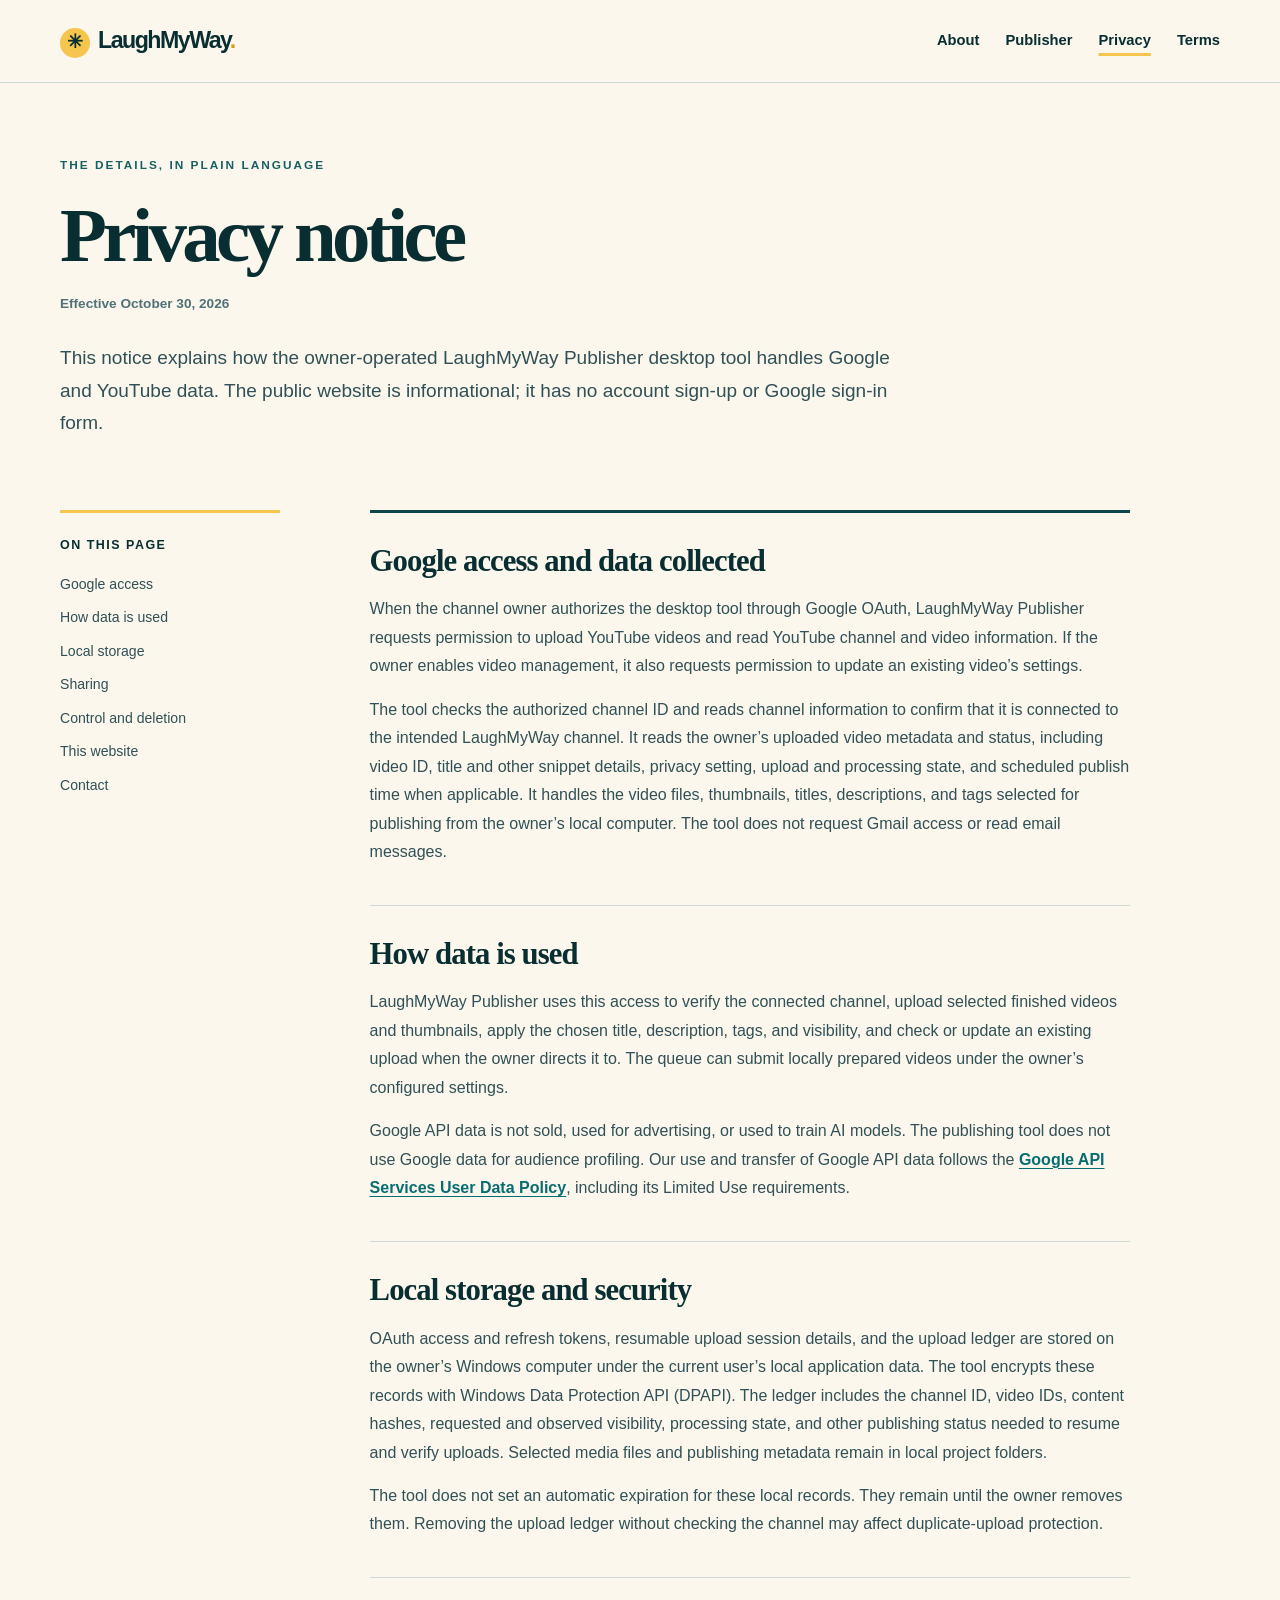
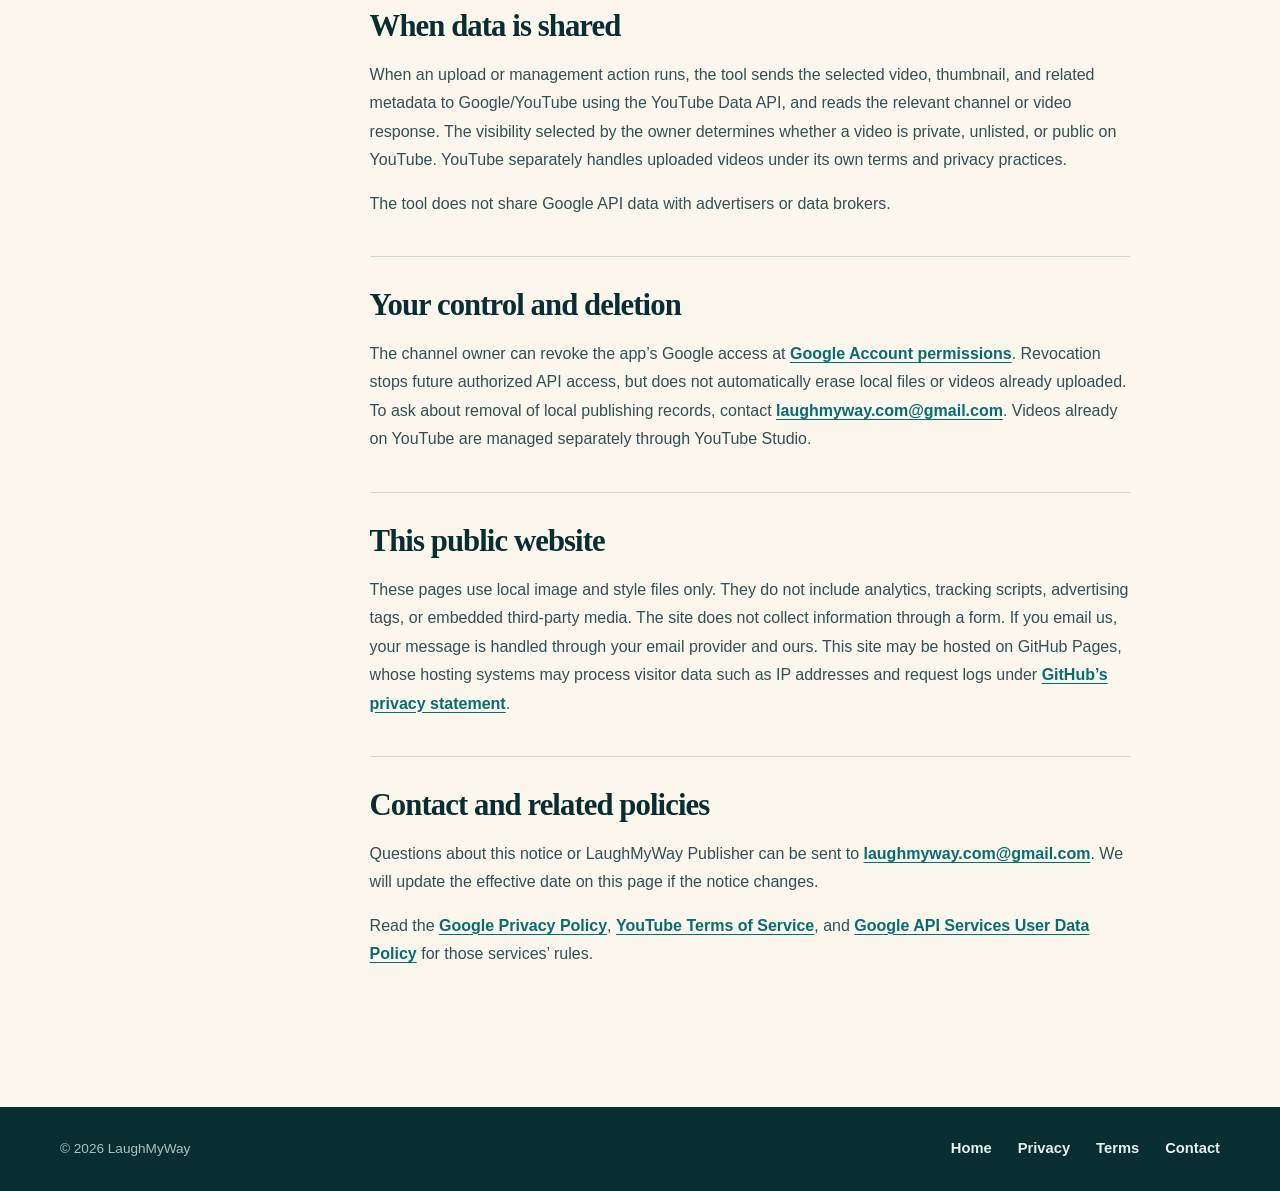
==== privacy/index.html @ 590ea5fb "Publish LaughMyWay homepage and app policies" ====
<!doctype html>
<html lang="en">
<head>
  <meta charset="utf-8">
  <meta name="viewport" content="width=device-width, initial-scale=1">
  <meta name="description" content="How the owner-operated LaughMyWay Publisher accesses, uses, stores, and shares Google and YouTube data.">
  <meta name="theme-color" content="#092e32">
  <title>Privacy Notice — LaughMyWay</title>
  <link rel="stylesheet" href="../assets/style.css">
</head>
<body>
  <a class="skip-link" href="#main">Skip to content</a>
  <header class="site-header"><div class="wrap header-inner"><a class="wordmark" href="../" aria-label="LaughMyWay home"><span class="wordmark-icon" aria-hidden="true">✳</span>LaughMyWay<span class="wordmark-dot">.</span></a><nav aria-label="Main navigation"><a href="../#about">About</a><a href="../#publisher">Publisher</a><a href="./" aria-current="page">Privacy</a><a href="../terms/">Terms</a></nav></div></header>
  <main id="main" class="legal-main wrap">
    <div class="legal-heading"><p class="eyebrow">The details, in plain language</p><h1>Privacy notice</h1><p class="effective">Effective October 30, 2026</p><p class="legal-intro">This notice explains how the owner-operated LaughMyWay Publisher desktop tool handles Google and YouTube data. The public website is informational; it has no account sign-up or Google sign-in form.</p></div>
    <div class="legal-layout">
      <aside class="legal-toc" aria-label="On this page"><strong>On this page</strong><a href="#access">Google access</a><a href="#use">How data is used</a><a href="#storage">Local storage</a><a href="#sharing">Sharing</a><a href="#control">Control and deletion</a><a href="#website">This website</a><a href="#contact">Contact</a></aside>
      <div class="legal-content">
        <section id="access"><h2>Google access and data collected</h2><p>When the channel owner authorizes the desktop tool through Google OAuth, LaughMyWay Publisher requests permission to upload YouTube videos and read YouTube channel and video information. If the owner enables video management, it also requests permission to update an existing video’s settings.</p><p>The tool checks the authorized channel ID and reads channel information to confirm that it is connected to the intended LaughMyWay channel. It reads the owner’s uploaded video metadata and status, including video ID, title and other snippet details, privacy setting, upload and processing state, and scheduled publish time when applicable. It handles the video files, thumbnails, titles, descriptions, and tags selected for publishing from the owner’s local computer. The tool does not request Gmail access or read email messages.</p></section>
        <section id="use"><h2>How data is used</h2><p>LaughMyWay Publisher uses this access to verify the connected channel, upload selected finished videos and thumbnails, apply the chosen title, description, tags, and visibility, and check or update an existing upload when the owner directs it to. The queue can submit locally prepared videos under the owner’s configured settings.</p><p>Google API data is not sold, used for advertising, or used to train AI models. The publishing tool does not use Google data for audience profiling. Our use and transfer of Google API data follows the <a href="https://developers.google.com/terms/api-services-user-data-policy">Google API Services User Data Policy</a>, including its Limited Use requirements.</p></section>
        <section id="storage"><h2>Local storage and security</h2><p>OAuth access and refresh tokens, resumable upload session details, and the upload ledger are stored on the owner’s Windows computer under the current user’s local application data. The tool encrypts these records with Windows Data Protection API (DPAPI). The ledger includes the channel ID, video IDs, content hashes, requested and observed visibility, processing state, and other publishing status needed to resume and verify uploads. Selected media files and publishing metadata remain in local project folders.</p><p>The tool does not set an automatic expiration for these local records. They remain until the owner removes them. Removing the upload ledger without checking the channel may affect duplicate-upload protection.</p></section>
        <section id="sharing"><h2>When data is shared</h2><p>When an upload or management action runs, the tool sends the selected video, thumbnail, and related metadata to Google/YouTube using the YouTube Data API, and reads the relevant channel or video response. The visibility selected by the owner determines whether a video is private, unlisted, or public on YouTube. YouTube separately handles uploaded videos under its own terms and privacy practices.</p><p>The tool does not share Google API data with advertisers or data brokers.</p></section>
        <section id="control"><h2>Your control and deletion</h2><p>The channel owner can revoke the app’s Google access at <a href="https://myaccount.google.com/permissions" target="_blank" rel="noopener noreferrer">Google Account permissions</a>. Revocation stops future authorized API access, but does not automatically erase local files or videos already uploaded. To ask about removal of local publishing records, contact <a href="mailto:laughmyway.com@gmail.com">laughmyway.com@gmail.com</a>. Videos already on YouTube are managed separately through YouTube Studio.</p></section>
        <section id="website"><h2>This public website</h2><p>These pages use local image and style files only. They do not include analytics, tracking scripts, advertising tags, or embedded third-party media. The site does not collect information through a form. If you email us, your message is handled through your email provider and ours. This site may be hosted on GitHub Pages, whose hosting systems may process visitor data such as IP addresses and request logs under <a href="https://docs.github.com/en/site-policy/privacy-policies/github-general-privacy-statement" target="_blank" rel="noopener noreferrer">GitHub’s privacy statement</a>.</p></section>
        <section id="contact"><h2>Contact and related policies</h2><p>Questions about this notice or LaughMyWay Publisher can be sent to <a href="mailto:laughmyway.com@gmail.com">laughmyway.com@gmail.com</a>. We will update the effective date on this page if the notice changes.</p><p>Read the <a href="https://policies.google.com/privacy" target="_blank" rel="noopener noreferrer">Google Privacy Policy</a>, <a href="https://www.youtube.com/t/terms" target="_blank" rel="noopener noreferrer">YouTube Terms of Service</a>, and <a href="https://developers.google.com/terms/api-services-user-data-policy" target="_blank" rel="noopener noreferrer">Google API Services User Data Policy</a> for those services’ rules.</p></section>
      </div>
    </div>
  </main>
  <footer class="site-footer"><div class="wrap footer-inner"><p>© 2026 LaughMyWay</p><nav aria-label="Footer navigation"><a href="../">Home</a><a href="./">Privacy</a><a href="../terms/">Terms</a><a href="mailto:laughmyway.com@gmail.com">Contact</a></nav></div></footer>
</body>
</html>
---- assets/style.css ----
:root{--ink:#092e32;--teal:#0d4548;--teal-soft:#e4eeeb;--cream:#fbf7ec;--paper:#fffdf7;--gold:#f6c54e;--body:#315057;--line:#cddbd6;--max:1160px}
*{box-sizing:border-box}
html{scroll-behavior:smooth}
body{margin:0;background:var(--cream);color:var(--ink);font-family:Arial,Helvetica,sans-serif;line-height:1.6}
img{max-width:100%;height:auto}
a{color:inherit;text-underline-offset:.2em}
a:hover{color:#0a6a70}
a:focus-visible{outline:3px solid var(--gold);outline-offset:4px;border-radius:3px}
.wrap{width:min(var(--max),calc(100% - 48px));margin-inline:auto}
.skip-link{position:absolute;left:16px;top:-60px;z-index:20;padding:10px 16px;background:var(--gold);font-weight:700}.skip-link:focus{top:12px}
.site-header{background:var(--cream);border-bottom:1px solid var(--line)}
.header-inner{display:flex;align-items:center;justify-content:space-between;gap:24px;min-height:82px}
.wordmark{font-size:1.45rem;font-weight:900;letter-spacing:-.065em;text-decoration:none;white-space:nowrap;color:var(--ink)}.wordmark:hover{color:var(--ink)}.wordmark-icon{display:inline-flex;align-items:center;justify-content:center;width:30px;height:30px;margin-right:8px;border-radius:50%;background:var(--gold);font-size:1.2rem;letter-spacing:0}.wordmark-dot{color:#d59b19}
.site-header nav,.site-footer nav{display:flex;flex-wrap:wrap;align-items:center;gap:8px 26px}.site-header nav a,.site-footer nav a{text-decoration:none;font-size:.92rem;font-weight:700}.site-header nav a[aria-current]{text-decoration:underline;text-decoration-color:var(--gold);text-decoration-thickness:3px;text-underline-offset:8px}
.hero{display:grid;grid-template-columns:1fr 1.02fr;align-items:center;gap:clamp(30px,5vw,74px);padding-block:90px 96px}.eyebrow{text-transform:uppercase;font-size:.74rem;line-height:1.4;font-weight:900;letter-spacing:.17em;color:#176164;margin:0 0 22px}.star{color:#d39a12;font-size:1.1rem;margin-right:5px}.hero h1,.legal-heading h1{font-family:Georgia,'Times New Roman',serif;letter-spacing:-.06em;line-height:1.03;margin:0}.hero h1{font-size:clamp(3.2rem,5.25vw,5.75rem)}.hero h1 em{font-style:normal;color:#147579}.hero-lede{font-size:1.17rem;line-height:1.7;max-width:490px;color:var(--body);margin:30px 0}.button{display:inline-flex;align-items:center;justify-content:center;gap:20px;padding:14px 22px;min-height:52px;border-radius:7px;font-size:.94rem;font-weight:800;text-decoration:none;transition:transform .15s ease,background .15s ease}.button:hover{transform:translateY(-2px);color:var(--ink)}.button-gold{background:var(--gold);box-shadow:4px 4px 0 var(--ink)}.button-gold:hover{background:#ffe088}.hero-note{font-size:.81rem;color:#5b7275;margin:22px 0 0}.hero-art{margin:0;padding:14px;background:var(--paper);border:1px solid var(--line);border-radius:10px;box-shadow:12px 12px 0 #d5e4dd;transform:rotate(1deg)}.hero-art img{display:block;width:100%;border-radius:3px;aspect-ratio:16/9;object-fit:cover}.hero-art figcaption{font-size:.8rem;color:#607276;margin:11px 2px 0;font-style:italic}
.about-band{background:var(--teal);color:var(--paper);padding-block:76px}.about-grid{display:grid;grid-template-columns:.9fr 1fr;gap:90px}.about-band .eyebrow{color:var(--gold)}.about-band h2,.publisher-card h2,.contact-strip h2{font-family:Georgia,'Times New Roman',serif;letter-spacing:-.045em;line-height:1.1;margin:0}.about-band h2{font-size:clamp(2.5rem,4vw,4.4rem);max-width:500px}.section-copy{font-size:1.04rem;line-height:1.8;color:#e2efec}.section-copy p:first-child{margin-top:0}.section-copy p:last-child{margin-bottom:0}.section-copy a{color:var(--gold)}
.publisher-section{padding-block:95px}.publisher-card{display:grid;grid-template-columns:.84fr 1fr;gap:clamp(40px,6vw,100px);background:var(--paper);border:1px solid var(--line);border-radius:12px;padding:clamp(30px,5vw,68px);box-shadow:8px 8px 0 #e0e9e3}.badge{display:inline-block;padding:5px 12px;background:var(--teal-soft);border-radius:100px;color:#176164;font-size:.75rem;font-weight:900;text-transform:uppercase;letter-spacing:.1em;margin-bottom:25px}.publisher-card h2{font-size:clamp(2.3rem,3.5vw,3.7rem)}.publisher-heading>p{font-size:1.05rem;line-height:1.75;color:var(--body)}.publisher-details{display:grid;gap:25px}.detail{display:grid;grid-template-columns:43px 1fr;gap:14px;border-bottom:1px solid var(--line);padding-bottom:23px}.detail:last-child{border-bottom:0;padding-bottom:0}.detail-number{color:#ba8b1b;font-family:Georgia,serif;font-weight:800;font-size:1.35rem}.detail h3{font-size:1rem;margin:0 0 5px}.detail p{font-size:.91rem;line-height:1.65;margin:0;color:var(--body)}
.contact-strip{background:#e4eee8;padding-block:46px}.contact-inner{display:flex;align-items:center;justify-content:space-between;gap:30px}.contact-strip .eyebrow{margin-bottom:8px}.contact-strip h2{font-size:clamp(1.8rem,3vw,2.8rem)}.button-outline{border:2px solid var(--ink);white-space:nowrap}.button-outline:hover{background:var(--paper)}
.site-footer{background:var(--ink);color:#e7f0ec}.footer-inner{display:flex;justify-content:space-between;align-items:center;gap:25px;min-height:84px}.site-footer p{font-size:.85rem;color:#a6c3bf}.site-footer a:hover{color:var(--gold)}
.legal-main{padding-block:74px 100px}.legal-heading{max-width:830px;margin-bottom:70px}.legal-heading h1{font-size:clamp(3.5rem,6vw,6rem)}.effective{font-size:.85rem;font-weight:800;color:#517078;margin:18px 0 28px}.legal-intro{font-size:1.19rem;line-height:1.7;color:var(--body);margin:0}.legal-layout{display:grid;grid-template-columns:220px minmax(0,760px);gap:clamp(40px,7vw,100px);align-items:start}.legal-toc{position:sticky;top:30px;display:flex;flex-direction:column;gap:11px;padding:23px 0;border-top:3px solid var(--gold)}.legal-toc strong{font-size:.78rem;text-transform:uppercase;letter-spacing:.12em;margin-bottom:6px}.legal-toc a{font-size:.88rem;text-decoration:none;color:var(--body)}.legal-toc a:hover{text-decoration:underline}.legal-content section{scroll-margin-top:35px;border-top:1px solid var(--line);padding:30px 0 23px}.legal-content section:first-child{border-top:3px solid var(--teal)}.legal-content h2{font-family:Georgia,'Times New Roman',serif;font-size:clamp(1.5rem,2.4vw,2rem);letter-spacing:-.03em;line-height:1.2;margin:0 0 16px}.legal-content p{font-size:1rem;line-height:1.78;color:var(--body);margin:0 0 15px}.legal-content a{color:#086d72;font-weight:700;overflow-wrap:anywhere}
@media(max-width:800px){.hero,.about-grid,.publisher-card{grid-template-columns:1fr}.hero{padding-block:65px 75px}.hero-art{max-width:650px}.about-grid{gap:28px}.legal-layout{grid-template-columns:1fr;gap:20px}.legal-toc{position:static;flex-direction:row;flex-wrap:wrap;gap:8px 20px;padding:16px 0}.legal-toc strong{width:100%}.legal-heading{margin-bottom:40px}}
@media(max-width:600px){.wrap{width:min(100% - 32px,var(--max))}.header-inner{align-items:flex-start;flex-direction:column;gap:10px;padding-block:16px}.site-header nav{gap:9px 19px}.site-header nav a{font-size:.86rem}.hero h1{font-size:clamp(2.85rem,11vw,4.2rem)}.hero-lede{font-size:1rem}.hero-art{transform:none;box-shadow:7px 7px 0 #d5e4dd}.about-band,.publisher-section{padding-block:60px}.publisher-card{padding:28px 23px;box-shadow:5px 5px 0 #e0e9e3}.contact-inner,.footer-inner{align-items:flex-start;flex-direction:column}.contact-strip{padding-block:40px}.footer-inner{padding-block:25px;gap:8px}.site-footer p{margin:0}.site-footer nav{gap:10px 18px}.legal-main{padding-block:50px 65px}.legal-heading{margin-bottom:28px}.legal-heading h1{font-size:3.5rem}.legal-intro{font-size:1.05rem}.legal-content section{padding-block:26px 18px}}
@media(prefers-reduced-motion:reduce){html{scroll-behavior:auto}.button{transition:none}}
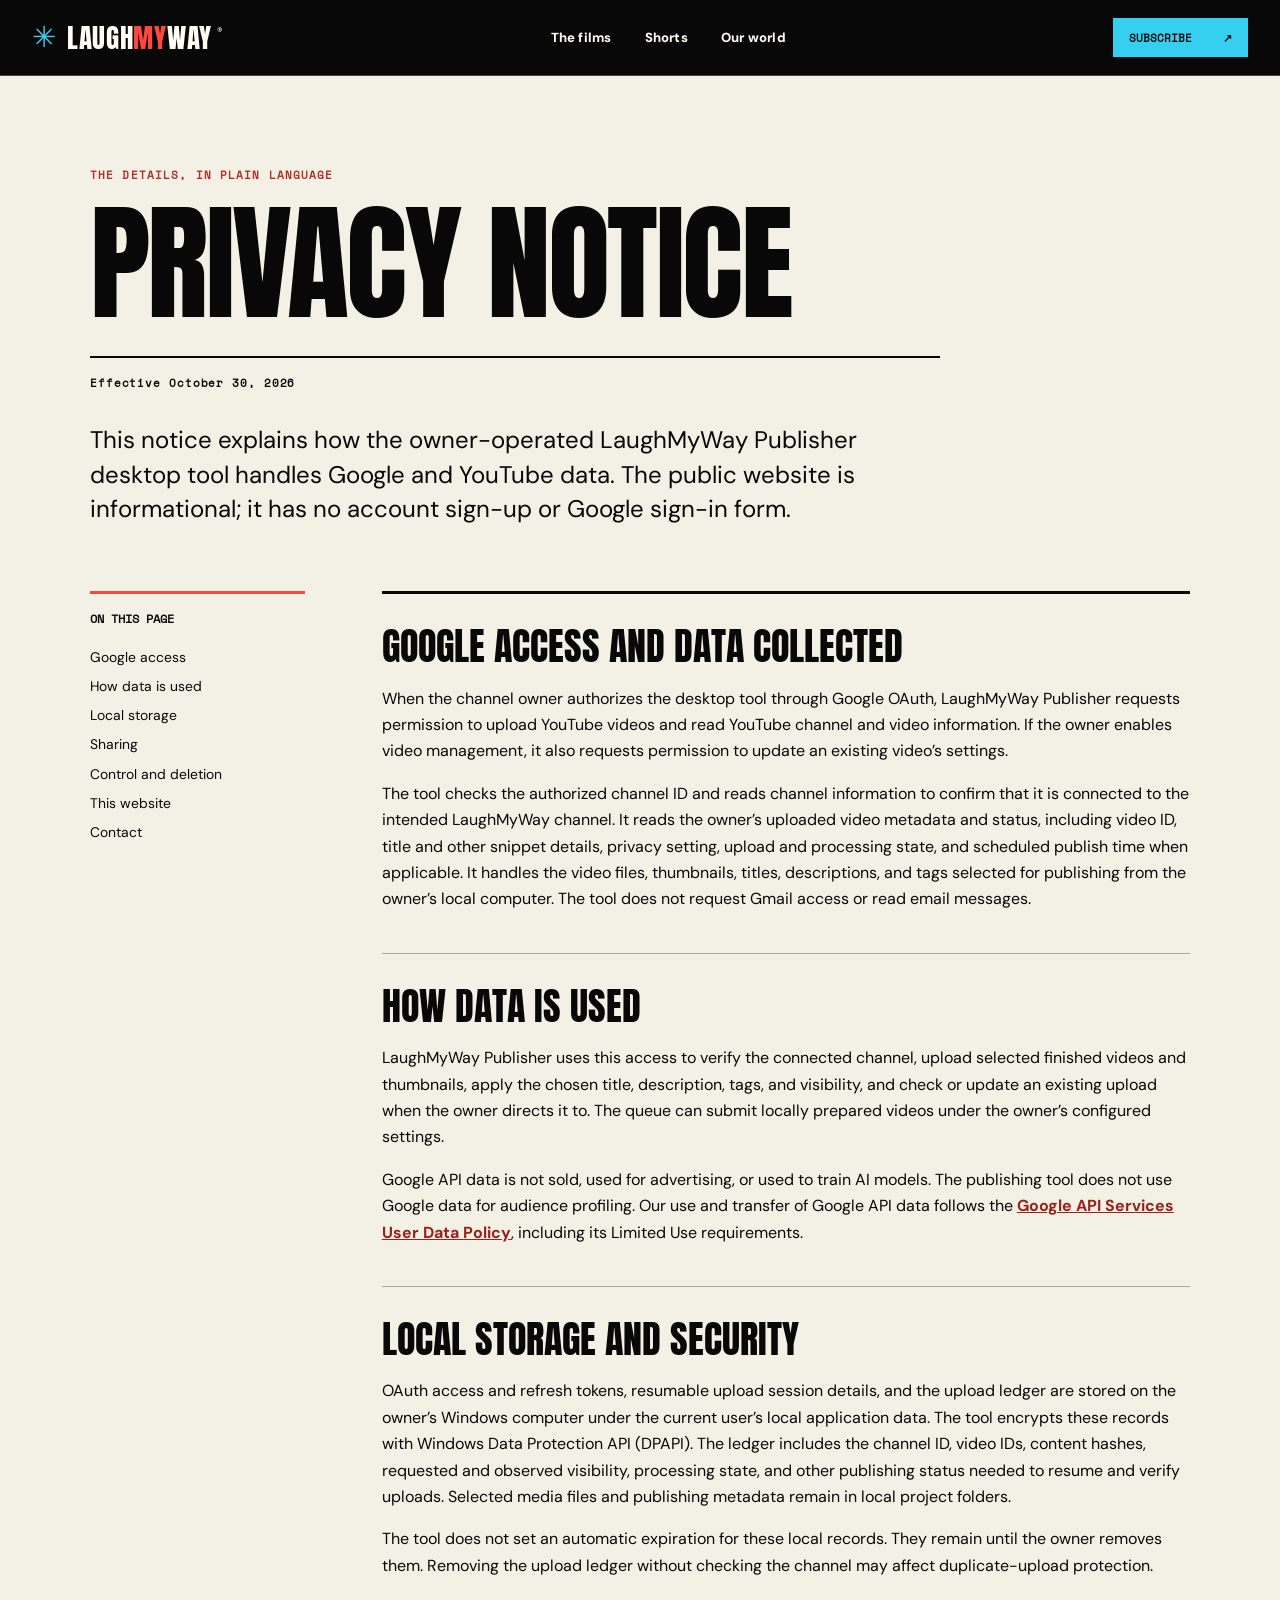
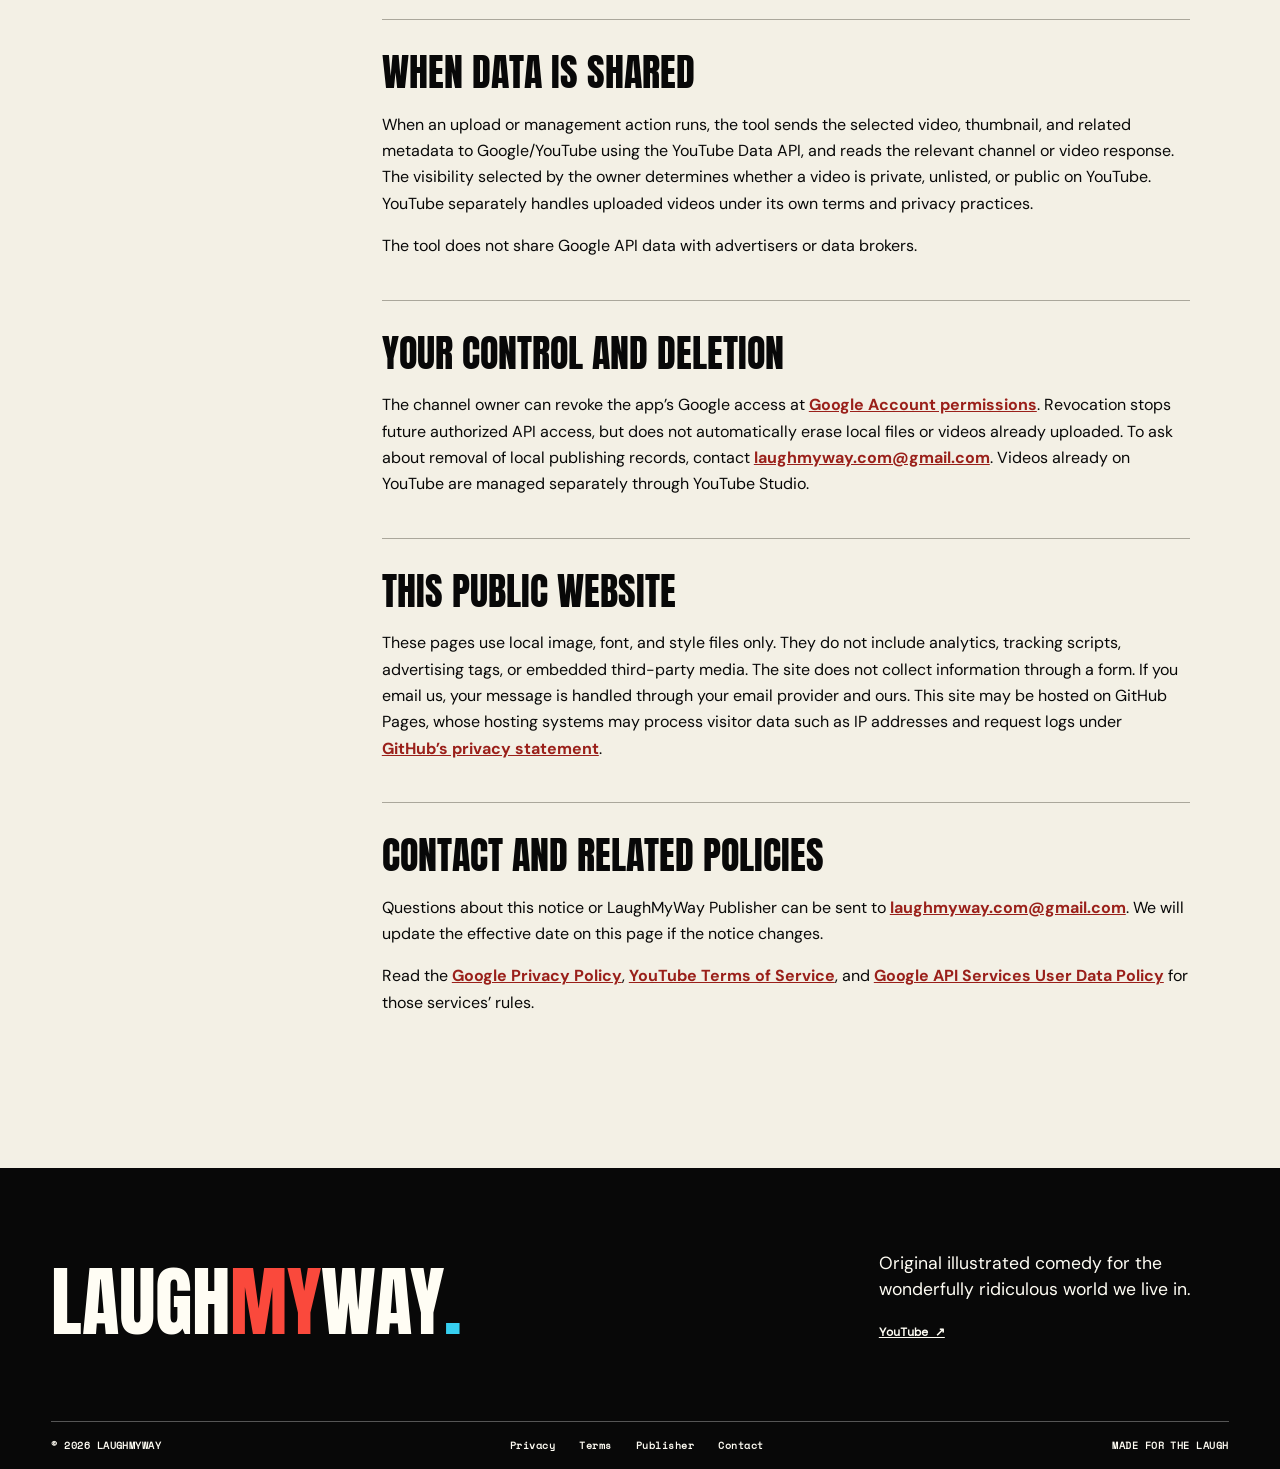
==== commit a5960423: "Redesign LaughMyWay as an illustrated comedy editorial site" ====
--- a/privacy/index.html
+++ b/privacy/index.html
@@ -4,13 +4,14 @@
   <meta charset="utf-8">
   <meta name="viewport" content="width=device-width, initial-scale=1">
   <meta name="description" content="How the owner-operated LaughMyWay Publisher accesses, uses, stores, and shares Google and YouTube data.">
-  <meta name="theme-color" content="#092e32">
+  <meta name="theme-color" content="#080808">
   <title>Privacy Notice — LaughMyWay</title>
-  <link rel="stylesheet" href="../assets/style.css">
+  <link rel="stylesheet" href="../assets/site.css">
+  <link rel="stylesheet" href="../assets/legal.css">
 </head>
 <body>
   <a class="skip-link" href="#main">Skip to content</a>
-  <header class="site-header"><div class="wrap header-inner"><a class="wordmark" href="../" aria-label="LaughMyWay home"><span class="wordmark-icon" aria-hidden="true">✳</span>LaughMyWay<span class="wordmark-dot">.</span></a><nav aria-label="Main navigation"><a href="../#about">About</a><a href="../#publisher">Publisher</a><a href="./" aria-current="page">Privacy</a><a href="../terms/">Terms</a></nav></div></header>
+  <header class="site-header"><a class="brand" href="../" aria-label="LaughMyWay home"><span class="brand__burst" aria-hidden="true">✳</span><span>LAUGH<span>MY</span>WAY</span><b aria-hidden="true">®</b></a><nav class="main-nav" aria-label="Main navigation"><a href="../#films">The films</a><a href="../#shorts">Shorts</a><a href="../#about">Our world</a></nav><a class="header-cta" href="https://www.youtube.com/channel/UCHXKAN03_utA3CvBsZUZpcg?sub_confirmation=1" target="_blank" rel="noopener noreferrer">Subscribe <span aria-hidden="true">↗</span></a></header>
   <main id="main" class="legal-main wrap">
     <div class="legal-heading"><p class="eyebrow">The details, in plain language</p><h1>Privacy notice</h1><p class="effective">Effective October 30, 2026</p><p class="legal-intro">This notice explains how the owner-operated LaughMyWay Publisher desktop tool handles Google and YouTube data. The public website is informational; it has no account sign-up or Google sign-in form.</p></div>
     <div class="legal-layout">
@@ -21,11 +22,11 @@
         <section id="storage"><h2>Local storage and security</h2><p>OAuth access and refresh tokens, resumable upload session details, and the upload ledger are stored on the owner’s Windows computer under the current user’s local application data. The tool encrypts these records with Windows Data Protection API (DPAPI). The ledger includes the channel ID, video IDs, content hashes, requested and observed visibility, processing state, and other publishing status needed to resume and verify uploads. Selected media files and publishing metadata remain in local project folders.</p><p>The tool does not set an automatic expiration for these local records. They remain until the owner removes them. Removing the upload ledger without checking the channel may affect duplicate-upload protection.</p></section>
         <section id="sharing"><h2>When data is shared</h2><p>When an upload or management action runs, the tool sends the selected video, thumbnail, and related metadata to Google/YouTube using the YouTube Data API, and reads the relevant channel or video response. The visibility selected by the owner determines whether a video is private, unlisted, or public on YouTube. YouTube separately handles uploaded videos under its own terms and privacy practices.</p><p>The tool does not share Google API data with advertisers or data brokers.</p></section>
         <section id="control"><h2>Your control and deletion</h2><p>The channel owner can revoke the app’s Google access at <a href="https://myaccount.google.com/permissions" target="_blank" rel="noopener noreferrer">Google Account permissions</a>. Revocation stops future authorized API access, but does not automatically erase local files or videos already uploaded. To ask about removal of local publishing records, contact <a href="mailto:laughmyway.com@gmail.com">laughmyway.com@gmail.com</a>. Videos already on YouTube are managed separately through YouTube Studio.</p></section>
-        <section id="website"><h2>This public website</h2><p>These pages use local image and style files only. They do not include analytics, tracking scripts, advertising tags, or embedded third-party media. The site does not collect information through a form. If you email us, your message is handled through your email provider and ours. This site may be hosted on GitHub Pages, whose hosting systems may process visitor data such as IP addresses and request logs under <a href="https://docs.github.com/en/site-policy/privacy-policies/github-general-privacy-statement" target="_blank" rel="noopener noreferrer">GitHub’s privacy statement</a>.</p></section>
+        <section id="website"><h2>This public website</h2><p>These pages use local image, font, and style files only. They do not include analytics, tracking scripts, advertising tags, or embedded third-party media. The site does not collect information through a form. If you email us, your message is handled through your email provider and ours. This site may be hosted on GitHub Pages, whose hosting systems may process visitor data such as IP addresses and request logs under <a href="https://docs.github.com/en/site-policy/privacy-policies/github-general-privacy-statement" target="_blank" rel="noopener noreferrer">GitHub’s privacy statement</a>.</p></section>
         <section id="contact"><h2>Contact and related policies</h2><p>Questions about this notice or LaughMyWay Publisher can be sent to <a href="mailto:laughmyway.com@gmail.com">laughmyway.com@gmail.com</a>. We will update the effective date on this page if the notice changes.</p><p>Read the <a href="https://policies.google.com/privacy" target="_blank" rel="noopener noreferrer">Google Privacy Policy</a>, <a href="https://www.youtube.com/t/terms" target="_blank" rel="noopener noreferrer">YouTube Terms of Service</a>, and <a href="https://developers.google.com/terms/api-services-user-data-policy" target="_blank" rel="noopener noreferrer">Google API Services User Data Policy</a> for those services’ rules.</p></section>
       </div>
     </div>
   </main>
-  <footer class="site-footer"><div class="wrap footer-inner"><p>© 2026 LaughMyWay</p><nav aria-label="Footer navigation"><a href="../">Home</a><a href="./">Privacy</a><a href="../terms/">Terms</a><a href="mailto:laughmyway.com@gmail.com">Contact</a></nav></div></footer>
+  <footer class="footer"><div class="footer__main"><a class="footer__brand" href="../">LAUGH<span>MY</span>WAY<span class="footer__red">.</span></a><div><p>Original illustrated comedy for the wonderfully ridiculous world we live in.</p><a href="https://www.youtube.com/channel/UCHXKAN03_utA3CvBsZUZpcg" target="_blank" rel="noopener noreferrer">YouTube ↗</a></div></div><div class="footer__bottom"><span>© 2026 LAUGHMYWAY</span><nav aria-label="Legal and contact"><a href="../privacy/">Privacy</a><a href="../terms/">Terms</a><a href="../publisher/">Publisher</a><a href="mailto:laughmyway.com@gmail.com">Contact</a></nav><span>MADE FOR THE LAUGH</span></div></footer>
 </body>
 </html>
--- a/assets/site.css
+++ b/assets/site.css
@@ -0,0 +1,45 @@
+@font-face{font-family:Anton;src:url(fonts/anton.woff2) format('woff2');font-display:swap}
+@font-face{font-family:'DM Sans';src:url(fonts/dm-sans.woff2) format('woff2');font-display:swap;font-weight:400 800}
+@font-face{font-family:'Space Mono';src:url(fonts/space-mono.woff2) format('woff2');font-display:swap}
+:root{--ink:#080808;--paper:#f3f0e5;--white:#fffdf4;--red:#fa493c;--blue:#36cff0;--line:#cbc8bb;--display:Anton,Impact,'Arial Narrow',sans-serif;--body:'DM Sans',Arial,sans-serif;--mono:'Space Mono',monospace}
+*{box-sizing:border-box}
+html{scroll-behavior:smooth}
+body{margin:0;background:var(--paper);color:var(--ink);font-family:var(--body);-webkit-font-smoothing:antialiased}
+img{display:block;max-width:100%;height:auto}
+a{color:inherit}
+a:focus-visible{outline:3px solid var(--blue);outline-offset:5px}
+::selection{background:var(--blue);color:var(--ink)}
+.skip-link{position:absolute;z-index:50;left:1rem;top:-5rem;background:var(--blue);padding:.75rem 1rem;font-weight:800}.skip-link:focus{top:1rem}
+.topline{display:flex;justify-content:space-between;gap:1rem;overflow:hidden;white-space:nowrap;background:var(--red);padding:.46rem 2.5vw;border-bottom:1px solid var(--ink);font:700 .62rem/1.3 var(--mono);letter-spacing:.08em}
+.topline span:nth-child(even){font-size:.9rem;line-height:.7}
+.site-header{display:flex;align-items:center;justify-content:space-between;gap:1.5rem;padding:0 2.5vw;min-height:76px;background:var(--ink);color:var(--white);border-bottom:1px solid #454545;position:relative;z-index:2}
+.brand{display:inline-flex;align-items:center;gap:.3rem;white-space:nowrap;text-decoration:none;font:400 1.7rem/1 var(--display);letter-spacing:.025em}.brand>span:nth-child(2)>span,.footer__brand span{color:var(--red)}.brand b{font:400 .55rem var(--mono);align-self:flex-start;margin-top:.15rem}.brand__burst{font:1.8rem/1 var(--body);color:var(--blue);margin-right:.35rem}
+.main-nav{display:flex;gap:clamp(1rem,2.6vw,3rem);align-items:center}.main-nav a{text-decoration:none;font-size:.82rem;font-weight:800;letter-spacing:.015em}.main-nav a:hover,.footer a:hover{color:var(--blue)}
+.header-cta{display:flex;align-items:center;justify-content:space-between;gap:1.5rem;background:var(--blue);padding:.7rem 1rem;min-width:135px;color:var(--ink);text-decoration:none;text-transform:uppercase;font:700 .7rem var(--mono)}.header-cta:hover{background:var(--red)}
+.hero{display:grid;grid-template-columns:56% 44%;min-height:min(780px,calc(100vh - 100px));background:var(--ink);color:var(--white);overflow:hidden}
+.hero__copy{padding:clamp(2.8rem,6vw,6rem) 2vw 3rem max(2.5vw,calc((100vw - 1500px)/2));position:relative;display:flex;flex-direction:column;align-items:flex-start;justify-content:center;z-index:1}
+.eyebrow{display:flex;gap:.8rem;align-items:center;white-space:nowrap;color:var(--blue);font:700 clamp(.54rem,.67vw,.75rem)/1.4 var(--mono);letter-spacing:.08em}.eyebrow>span:last-child{color:#8c8c88}.eyebrow__circle{width:10px;height:10px;background:var(--red);border-radius:50%;box-shadow:0 0 0 4px #fa493c35}
+.hero h1{font:400 clamp(5.4rem,11vw,11.5rem)/.87 var(--display);letter-spacing:-.018em;margin:clamp(2rem,4vw,4.5rem) 0 1.6rem;white-space:nowrap}.hero h1 em{color:var(--red);font-style:normal}
+.hero__rule{width:min(100%,560px);display:flex;gap:.5rem;align-items:center;color:var(--blue);font-size:2.5rem;line-height:1}.hero__rule span{height:2px;flex:1;background:var(--blue)}.hero__rule i{font-style:normal}
+.hero__copy>p{font-size:clamp(1rem,1.3vw,1.4rem);line-height:1.42;max-width:490px;margin:1.5rem 0 2rem;color:#d6d2c7}
+.hero__actions{display:flex;align-items:center;flex-wrap:wrap;gap:1.75rem}.button{display:inline-flex;align-items:center;justify-content:space-between;gap:3rem;padding:1rem 1.15rem;text-decoration:none;text-transform:uppercase;font:700 .76rem var(--mono);min-height:53px;transition:transform .18s,background .18s}.button:hover{transform:translate(-3px,-3px)}.button--red{background:var(--red);color:var(--ink);box-shadow:5px 5px 0 var(--blue)}.button--red:hover{background:var(--blue)}.hero__quiet{font:.77rem var(--mono);text-underline-offset:.4rem}.hero__quiet span{color:var(--blue)}
+.hero__stamp{position:absolute;right:2vw;bottom:2rem;width:116px;height:116px;border:1px solid var(--red);border-radius:50%;color:var(--red);transform:rotate(14deg);display:flex;align-items:center;justify-content:center;text-align:center;font:400 1rem/1.08 var(--display)}.hero__stamp span{font-size:.65rem;position:absolute;bottom:14px}
+.hero__visual{min-width:0;position:relative;display:grid;place-items:center;overflow:hidden;border-left:1px solid #343434;background:radial-gradient(circle at 54% 49%,#242424 0,#111 47%,#050505 75%)}
+.hero__red{position:absolute;width:90%;aspect-ratio:1;border:2px solid var(--red);border-radius:50%;transform:translate(12%,-5%);box-shadow:0 0 0 30px #fa493c0d,0 0 0 60px #fa493c08}
+.hero__cyan{position:absolute;width:18%;height:150%;background:var(--blue);transform:rotate(32deg) translateX(-130%);left:10%;opacity:.92}
+.hero__logo{position:relative;z-index:1;width:100%;transform:rotate(-5deg) scale(1.05);filter:drop-shadow(25px 25px 0 #0008)}.hero__logo img{width:100%;mix-blend-mode:screen}
+.hero__corner{position:absolute;z-index:2;font:700 .65rem/1.4 var(--mono);letter-spacing:.07em}.hero__corner--top{top:2rem;right:2rem;text-align:right;color:var(--blue)}.hero__corner--bottom{bottom:2rem;left:2rem}.hero__corner--bottom span{color:var(--red)}
+.ticker{overflow:hidden;background:var(--red);border-block:2px solid var(--ink);white-space:nowrap}.ticker div{width:max-content;min-width:100%;padding:.7rem 0;font:400 clamp(1.3rem,2.3vw,2.3rem)/1 var(--display);letter-spacing:.05em;animation:move 38s linear infinite}.ticker span{color:var(--white);margin:0 1.5rem}@keyframes move{to{transform:translateX(-33.33%)}}
+.section-index{display:flex;justify-content:space-between;align-items:center;gap:1rem;border-top:2px solid var(--ink);padding:.7rem 0;font:700 .63rem/1.4 var(--mono);letter-spacing:.08em}.section-index>span:last-child{text-align:right}
+.intro,.films,.shorts,.manifesto{padding:clamp(3.5rem,7vw,7rem) 4vw}
+.intro__grid{display:grid;grid-template-columns:1.2fr .8fr;gap:3vw;padding-top:clamp(2rem,5vw,5rem)}.intro h2,.films h2,.shorts h2,.manifesto h2,.contact h2{font:400 clamp(3.7rem,7.8vw,8.5rem)/.93 var(--display);letter-spacing:-.015em;margin:0}.intro h2 span{color:var(--red)}.intro__asterisk{font-size:clamp(5rem,13vw,15rem);line-height:1;color:var(--red);transform:rotate(-12deg);margin-top:2rem}.intro__right{align-self:end;padding-bottom:2rem;border-left:2px solid var(--ink);padding-left:2rem}.intro__right p{max-width:470px;font-size:clamp(1.2rem,2vw,2rem);line-height:1.35;letter-spacing:-.03em;margin:0 0 2rem}.text-link{display:inline-flex;gap:2.5rem;align-items:center;border-bottom:2px solid currentColor;padding-bottom:.35rem;text-decoration:none;font:700 .73rem var(--mono);text-transform:uppercase}.text-link:hover{color:var(--red)}
+.feature{background:var(--blue);padding:1rem 4vw 1.5rem;overflow:hidden}.feature__top,.feature__bottom{display:flex;justify-content:space-between;gap:1rem;font:700 .62rem var(--mono);letter-spacing:.08em}.feature__top{border-bottom:2px solid var(--ink);padding-bottom:1rem}.feature__bottom{border-top:2px solid var(--ink);padding-top:1rem}.feature__body{display:grid;grid-template-columns:.75fr 1.25fr;gap:3vw;align-items:center;padding:clamp(2rem,4vw,4rem) 0}.feature__title .mini{font:700 .67rem var(--mono);letter-spacing:.1em}.feature h2{font:400 clamp(4rem,7vw,8rem)/.89 var(--display);margin:1.5rem 0}.feature h2 span{color:var(--red)}.feature__title>p:not(.mini){max-width:370px;font-size:1.15rem;line-height:1.4}.button--black{background:var(--ink);color:var(--white);box-shadow:5px 5px 0 var(--red);margin-top:1rem}.button--black:hover{background:var(--red);color:var(--ink)}.feature__image{position:relative;display:block;transform:rotate(2deg);border:10px solid var(--white);box-shadow:15px 15px 0 var(--ink);text-decoration:none}.feature__image img{width:100%;aspect-ratio:16/9;object-fit:cover}.feature__play{position:absolute;bottom:0;right:0;background:var(--red);padding:1rem 1.2rem;color:var(--ink);font:700 .7rem var(--mono)}.feature__image:hover{transform:rotate(0)}
+.films{background:var(--paper)}.films__heading{display:flex;justify-content:space-between;gap:3rem;align-items:end;margin:4rem 0 5rem}.films h2 em{font-style:normal;color:var(--red)}.films__heading p{max-width:330px;font-size:1.15rem;line-height:1.45}.film{display:grid;grid-template-columns:1fr .8fr;gap:clamp(2rem,5vw,6rem);align-items:center;padding:clamp(2.5rem,5vw,5rem) 0;border-top:1px solid var(--ink)}.film--flip{grid-template-columns:.8fr 1fr}.film--flip .film__art{order:2}.film__art{position:relative;display:block;overflow:hidden;border:7px solid var(--ink);background:var(--ink)}.film__art img{width:100%;aspect-ratio:16/9;object-fit:cover;transition:transform .4s}.film__art:hover img{transform:scale(1.045)}.film__play{position:absolute;right:0;bottom:0;display:grid;place-items:center;width:67px;height:67px;background:var(--red);color:var(--ink);font-size:2rem}.film__meta{display:flex;justify-content:space-between;gap:1rem;border-bottom:1px solid var(--ink);padding-bottom:1rem;font:700 .65rem/1.4 var(--mono);text-transform:uppercase}.film h3{font:400 clamp(2.4rem,4.3vw,5rem)/1.03 var(--display);letter-spacing:.005em;max-width:650px;margin:1.8rem 0}.film__copy p{font-size:1.07rem;max-width:400px;line-height:1.5;margin-bottom:2rem}.films__all{display:flex;align-items:center;justify-content:space-between;text-decoration:none;border-top:3px solid var(--ink);border-bottom:3px solid var(--ink);padding:1.5rem 0;font:400 clamp(2rem,4.5vw,4.5rem)/1 var(--display);transition:color .2s}.films__all:hover{color:var(--red)}
+.shorts{background:var(--blue);overflow:hidden}.shorts__heading{display:flex;align-items:end;justify-content:space-between;gap:2rem;padding:4rem 0 3rem}.shorts h2 span{color:var(--red)}.shorts__heading p{max-width:360px;font-size:1.15rem;line-height:1.5}.shorts__track{display:grid;grid-template-columns:repeat(5,minmax(0,1fr));gap:1.1rem}.short{text-decoration:none;min-width:0}.short__image{position:relative;aspect-ratio:3/4;overflow:hidden;background:var(--ink);border:5px solid var(--ink)}.short__image img{width:100%;height:100%;object-fit:cover;transition:transform .3s}.short:hover img{transform:scale(1.06)}.short__arrow{position:absolute;right:0;bottom:0;background:var(--red);font-size:1.6rem;padding:.25rem .65rem}.short__foot{border-top:2px solid var(--ink);padding:.9rem .15rem;margin-top:.8rem;display:flex;flex-direction:column;gap:.7rem}.short__foot span{font:700 .6rem var(--mono)}.short__foot strong{font:400 clamp(1.1rem,1.7vw,1.8rem)/1.12 var(--display)}
+.manifesto{background:var(--ink);color:var(--white);overflow:hidden}.manifesto .section-index{border-color:var(--white)}.manifesto__layout{display:grid;grid-template-columns:1fr 1fr;gap:3rem;padding:5rem 0 1rem;align-items:center}.manifesto__star{display:block;font-size:4rem;line-height:1;color:var(--blue);transform:rotate(-15deg);width:max-content;margin-bottom:1rem}.manifesto h2 em{color:var(--red);font-style:normal}.manifesto__copy p{max-width:460px;font-size:1.15rem;line-height:1.55;color:#d5d0c5;margin:2rem 0}.button--cream{background:var(--paper);color:var(--ink);box-shadow:5px 5px 0 var(--blue)}.button--cream:hover{background:var(--blue)}.manifesto__graphic{position:relative;min-height:620px;display:grid;place-items:center}.manifesto__graphic:before{content:'';position:absolute;width:90%;aspect-ratio:1;border-radius:50%;background:var(--red);box-shadow:0 0 0 20px var(--ink),0 0 0 22px var(--blue),0 0 0 48px var(--ink),0 0 0 50px var(--red);transform:rotate(-13deg)}.manifesto__spiral{position:relative;z-index:1;font:400 clamp(6rem,10vw,11rem)/.78 var(--display);letter-spacing:-.08em;color:var(--ink);transform:rotate(-13deg);text-shadow:8px 8px 0 var(--white)}.manifesto__caption{position:absolute;right:0;bottom:0;z-index:1;background:var(--blue);color:var(--ink);padding:1rem;font:700 .7rem/1.4 var(--mono);transform:rotate(7deg)}
+.contact{display:grid;grid-template-columns:auto 1fr auto;gap:2rem;align-items:center;background:var(--red);padding:3.5rem 4vw;border-bottom:2px solid var(--ink)}.contact__eye{font-size:5rem;line-height:1}.contact div>span{font:700 .63rem var(--mono)}.contact h2{font-size:clamp(3.5rem,7vw,7rem);margin-top:.5rem}.contact h2 span{color:var(--white)}.contact>a{font:700 .8rem var(--mono);text-underline-offset:.4rem;white-space:nowrap}
+.footer{background:var(--ink);color:var(--white);padding:4rem 4vw 1rem}.footer__main{display:grid;grid-template-columns:1fr 1fr;align-items:end;gap:2rem;padding-bottom:5rem}.footer__brand{text-decoration:none;font:400 clamp(3rem,6vw,7rem)/1 var(--display)}.footer__brand .footer__red{color:var(--blue)}.footer__main>div{max-width:350px;justify-self:end}.footer__main p{font-size:1.1rem;line-height:1.5}.footer__main>div>a{font:700 .75rem var(--mono)}.footer__bottom{display:flex;justify-content:space-between;gap:1rem;border-top:1px solid #555;padding-top:1rem;font:700 .6rem/1.5 var(--mono);letter-spacing:.05em}.footer__bottom nav{display:flex;flex-wrap:wrap;gap:1.5rem}.footer__bottom a{text-decoration:none}
+@media(max-width:1000px){.hero{grid-template-columns:1fr 42%}.hero h1{font-size:10vw}.hero__stamp{display:none}.shorts__track{display:flex;overflow-x:auto;scroll-snap-type:x mandatory;padding-bottom:1rem}.short{flex:0 0 210px;scroll-snap-align:start}.manifesto__graphic{min-height:440px}}
+@media(max-width:700px){.topline{font-size:.55rem}.topline span:nth-child(n+4){display:none}.site-header{flex-wrap:wrap;padding:1rem 4vw;gap:1rem;min-height:0}.brand{font-size:1.5rem}.main-nav{order:3;width:100%;justify-content:space-between;border-top:1px solid #555;padding-top:.8rem}.main-nav a{font-size:.75rem}.header-cta{min-width:0;padding:.65rem .8rem;gap:.7rem}.hero{display:flex;flex-direction:column;min-height:0}.hero__copy{padding:4rem 4vw 2rem}.hero h1{font-size:clamp(5rem,16vw,8rem);margin:2.5rem 0 1rem}.hero__copy>p{font-size:1.1rem}.hero__visual{min-height:440px;border-left:0;border-top:1px solid #333}.hero__logo{width:min(95%,450px)}.hero__corner--top{top:1rem;right:1rem}.hero__corner--bottom{bottom:1rem;left:1rem}.intro,.films,.shorts,.manifesto{padding:3.5rem 4vw}.intro__grid,.feature__body,.manifesto__layout{grid-template-columns:1fr}.intro__grid{gap:1rem}.intro__asterisk{display:none}.intro__right{padding:1rem 0 0 1rem}.feature{padding-inline:4vw}.feature__body{gap:2rem}.feature__image{margin:0 15px 15px 0}.films__heading,.shorts__heading{display:block;margin:2.5rem 0}.films__heading p,.shorts__heading p{margin:1.5rem 0 0}.film,.film--flip{grid-template-columns:1fr;gap:1rem;padding:2.5rem 0}.film--flip .film__art{order:0}.film h3{font-size:clamp(2.6rem,9vw,4.5rem);margin:1.2rem 0}.film__meta{padding-bottom:.7rem}.manifesto__layout{padding-top:3rem}.manifesto__graphic{min-height:340px}.manifesto__spiral{font-size:24vw}.contact{grid-template-columns:auto 1fr;padding:2.5rem 4vw;gap:1rem}.contact__eye{font-size:2.5rem}.contact>a{grid-column:2;font-size:.7rem;white-space:normal;overflow-wrap:anywhere}.footer__main{grid-template-columns:1fr;padding-bottom:3rem}.footer__main>div{justify-self:start}.footer__bottom{flex-wrap:wrap}}
+@media(max-width:420px){.brand{font-size:1.35rem}.brand__burst{font-size:1.4rem}.header-cta{font-size:.58rem}.hero h1{font-size:15.5vw}.hero__visual{min-height:350px}.feature h2{font-size:18vw}.intro h2,.films h2,.shorts h2,.manifesto h2{font-size:15vw}.section-index{font-size:.52rem}.footer__brand{font-size:11.4vw}}
+@media(prefers-reduced-motion:reduce){html{scroll-behavior:auto}.ticker div{animation:none}.button,.film__art img,.short__image img{transition:none}}
--- a/assets/legal.css
+++ b/assets/legal.css
@@ -0,0 +1,6 @@
+.wrap{width:min(1100px,calc(100% - 8vw));margin-inline:auto}
+.legal-main{padding-block:clamp(3rem,7vw,6rem) 7rem}
+.legal-heading{max-width:850px;margin-bottom:4rem}.legal-heading .eyebrow{font:700 .7rem var(--mono);color:#b62820;letter-spacing:.1em;text-transform:uppercase;margin:0 0 1.3rem}.legal-heading h1{font:400 clamp(4.5rem,10vw,9rem)/.94 var(--display);text-transform:uppercase;letter-spacing:-.02em;margin:0}.effective{font:700 .7rem var(--mono);letter-spacing:.08em;border-top:2px solid var(--ink);padding-top:1rem;margin:2rem 0}.legal-intro{font-size:clamp(1.15rem,2vw,1.5rem);line-height:1.45;max-width:780px}
+.legal-layout{display:grid;grid-template-columns:215px minmax(0,1fr);gap:clamp(2rem,6vw,7rem);align-items:start}.legal-toc{position:sticky;top:1.5rem;display:flex;flex-direction:column;gap:.7rem;border-top:3px solid var(--red);padding-top:1rem}.legal-toc strong{font:700 .72rem var(--mono);text-transform:uppercase;margin-bottom:.6rem}.legal-toc a{font-size:.87rem;text-decoration:none}.legal-toc a:hover{text-decoration:underline;text-underline-offset:.25rem}.legal-content section{scroll-margin-top:2rem;border-top:1px solid #aaa79b;padding:2rem 0 1.5rem}.legal-content section:first-child{border-top:3px solid var(--ink)}.legal-content h2{font:400 clamp(1.6rem,3vw,2.7rem)/1.05 var(--display);text-transform:uppercase;margin:0 0 1.2rem}.legal-content p{font-size:1rem;line-height:1.65;margin:0 0 1rem}.legal-content a{color:#9a201a;font-weight:700;overflow-wrap:anywhere}
+.legal-main .eyebrow{display:block}.legal-main .eyebrow span{display:none}
+@media(max-width:700px){.legal-main{padding-bottom:4rem}.legal-heading{margin-bottom:2.5rem}.legal-layout{grid-template-columns:1fr;gap:2rem}.legal-toc{position:static;display:flex;flex-direction:row;flex-wrap:wrap;gap:.6rem 1rem}.legal-toc strong{width:100%}.legal-content section{padding:1.5rem 0}}
